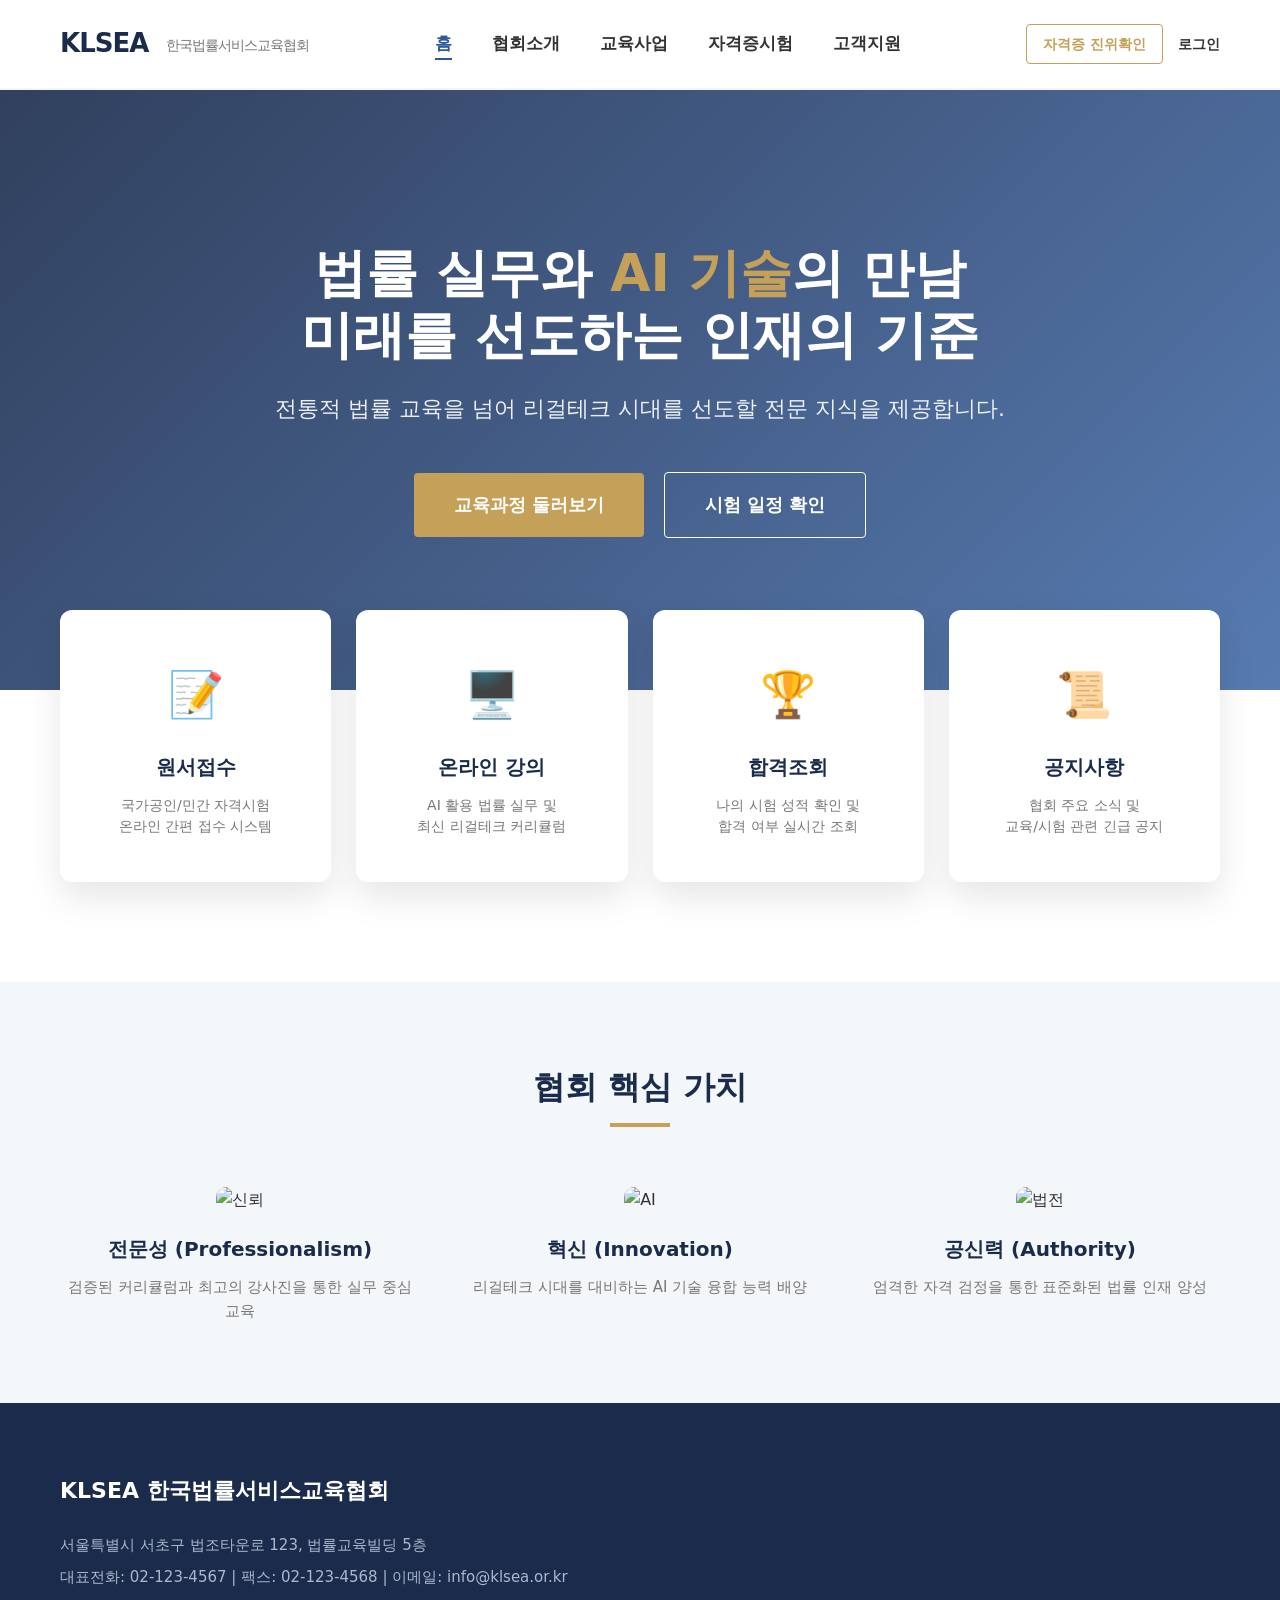
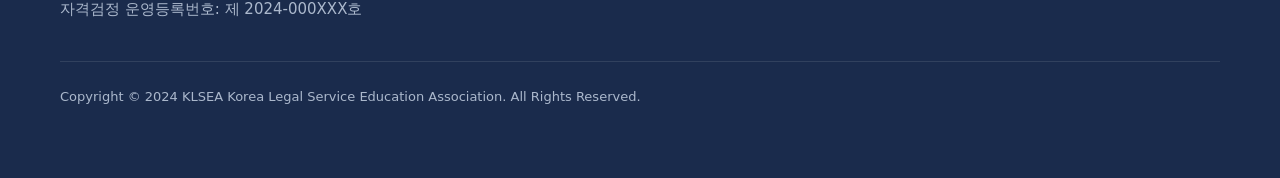
==== index.html @ 488dfa45 "Initial commit" ====
<!DOCTYPE html>
<html lang="ko">
<head>
    <meta charset="UTF-8">
    <meta name="viewport" content="width=device-width, initial-scale=1.0">
    <title>한국법률서비스교육협회 (KLSEA) | 공식 웹사이트</title>
    <!-- 폰트: 프리텐다드 적용 -->
    <link rel="stylesheet" as="style" crossorigin href="https://cdn.jsdelivr.net/gh/orioncactus/pretendard@v1.3.8/dist/web/static/pretendard.css" />
    
    <style>
        /* [디자인 시스템] */
        :root {
            --primary: #1A2B4C;   /* Deep Navy: 신뢰, 권위 */
            --secondary: #2D5A9E; /* Royal Blue: 전문성 */
            --accent: #C5A059;    /* Muted Gold: 가치, 인증 */
            --white: #FFFFFF;
            --light-bg: #F4F7F9;
            --text-main: #333333;
            --text-muted: #777777;
        }

        /* [기본 설정] */
        * { margin: 0; padding: 0; box-sizing: border-box; }
        body { 
            font-family: 'Pretendard', -apple-system, BlinkMacSystemFont, system-ui, sans-serif; 
            line-height: 1.6; 
            color: var(--text-main); 
            background: var(--white); 
        }
        a { text-decoration: none; color: inherit; transition: 0.3s; }
        ul { list-style: none; }
        .container { max-width: 1200px; margin: 0 auto; padding: 0 20px; }
        .gold { color: var(--accent) !important; font-weight: 700; }

        /* [Header: 네비게이션] */
        .header { 
            height: 90px; 
            display: flex; 
            align-items: center; 
            background: var(--white); 
            border-bottom: 2px solid var(--light-bg);
            position: sticky; 
            top: 0; 
            z-index: 1000;
        }
        .header .container { 
            width: 100%; 
            display: flex; 
            justify-content: space-between; 
            align-items: center; 
        }
        .logo { font-size: 26px; font-weight: 800; color: var(--primary); letter-spacing: -1px; }
        .logo span { font-size: 14px; font-weight: 400; color: var(--text-muted); margin-left: 10px; vertical-align: middle; }

        .gnb ul { display: flex; gap: 40px; }
        .gnb a { font-size: 17px; font-weight: 600; }
        .gnb a:hover { color: var(--secondary); }
        .gnb a.active { color: var(--secondary); border-bottom: 2px solid var(--secondary); padding-bottom: 5px; }

        .util-menu { display: flex; align-items: center; gap: 15px; }
        .btn-verify { 
            padding: 8px 16px; 
            border: 1.5px solid var(--accent); 
            border-radius: 4px; 
            color: var(--accent); 
            font-size: 14px; 
            font-weight: 700; 
        }
        .btn-verify:hover { background: var(--accent); color: white; }

        /* [Hero: 메인 비주얼] */
        .hero { 
            height: 600px; 
            background: linear-gradient(135deg, rgba(26, 43, 76, 0.9) 0%, rgba(45, 90, 158, 0.8) 100%),
                        url('https://images.unsplash.com/photo-1589829545856-d10d557cf95f?auto=format&fit=crop&q=80&w=1920');
            background-size: cover;
            background-position: center;
            display: flex;
            align-items: center;
            color: var(--white);
            text-align: center;
        }
        .hero-content { width: 100%; }
        .hero h2 { font-size: 52px; font-weight: 800; margin-bottom: 25px; line-height: 1.2; }
        .hero p { font-size: 22px; font-weight: 300; margin-bottom: 45px; opacity: 0.9; }
        
        .hero-btns .btn { 
            padding: 18px 40px; 
            border-radius: 4px; 
            font-size: 18px; 
            font-weight: 600; 
            display: inline-block;
        }
        .btn-main { background: var(--accent); color: white; margin-right: 15px; }
        .btn-main:hover { background: #b08d4a; transform: translateY(-3px); }
        .btn-sub { border: 1.5px solid white; color: white; }
        .btn-sub:hover { background: white; color: var(--primary); }

        /* [Quick Menu: 4가지 핵심 링크] */
        .quick-section { margin-top: -80px; margin-bottom: 100px; position: relative; z-index: 10; }
        .quick-grid { display: grid; grid-template-columns: repeat(4, 1fr); gap: 25px; }
        .quick-card { 
            background: var(--white); 
            padding: 45px 25px; 
            text-align: center; 
            border-radius: 12px; 
            box-shadow: 0 15px 35px rgba(0,0,0,0.1);
            transition: 0.4s;
            border-top: 4px solid transparent;
            display: block; /* 클릭 가능하도록 설정 */
        }
        .quick-card:hover { transform: translateY(-15px); border-top-color: var(--accent); }
        .quick-card .icon { font-size: 45px; margin-bottom: 20px; display: block; }
        .quick-card h3 { font-size: 20px; color: var(--primary); margin-bottom: 12px; }
        .quick-card p { font-size: 14px; color: var(--text-muted); line-height: 1.5; }

        /* [Information: 공지사항 요약] */
        .info-section { padding: 80px 0; background: var(--light-bg); }
        .section-title { text-align: center; margin-bottom: 60px; }
        .section-title h2 { font-size: 32px; color: var(--primary); margin-bottom: 10px; }
        .section-title .bar { width: 60px; height: 4px; background: var(--accent); margin: 0 auto; }

        /* [Footer: 하단 정보] */
        .footer { background: var(--primary); color: #abb8cc; padding: 70px 0; font-size: 15px; }
        .footer-logo { font-size: 22px; font-weight: 700; color: white; margin-bottom: 25px; display: block; }
        .footer-address p { margin-bottom: 8px; }
        .copyright { margin-top: 40px; padding-top: 25px; border-top: 1px solid rgba(255,255,255,0.1); font-size: 13px; }

        /* 반응형 대응 */
        @media (max-width: 1024px) {
            .quick-grid { grid-template-columns: repeat(2, 1fr); }
            .hero h2 { font-size: 38px; }
        }
        @media (max-width: 768px) {
            .gnb, .util-menu { display: none; } /* 모바일용 메뉴는 추후 구현 가능 */
            .quick-grid { grid-template-columns: 1fr; }
            .hero h2 { font-size: 30px; }
            .hero p { font-size: 18px; }
        }
    </style>
</head>
<body>

    <!-- Header Section -->
    <header class="header">
        <div class="container">
            <h1 class="logo"><a href="index.html">KLSEA <span>한국법률서비스교육협회</span></a></h1>
            <nav class="gnb">
                <ul>
                    <li><a href="index.html" class="active">홈</a></li>
                    <li><a href="about.html">협회소개</a></li>
                    <li><a href="education.html">교육사업</a></li>
                    <li><a href="certification.html">자격증시험</a></li>
                    <li><a href="community.html">고객지원</a></li>
                </ul>
            </nav>
            <div class="util-menu">
                <a href="certification.html" class="btn-verify">자격증 진위확인</a>
                <a href="#" style="font-weight: 600; font-size: 14px;">로그인</a>
            </div>
        </div>
    </header>

    <!-- Hero Section -->
    <section class="hero">
        <div class="container hero-content">
            <h2>법률 실무와 <span class="gold">AI 기술</span>의 만남<br>미래를 선도하는 인재의 기준</h2>
            <p>전통적 법률 교육을 넘어 리걸테크 시대를 선도할 전문 지식을 제공합니다.</p>
            <div class="hero-btns">
                <a href="education.html" class="btn btn-main">교육과정 둘러보기</a>
                <a href="certification.html" class="btn btn-sub">시험 일정 확인</a>
            </div>
        </div>
    </section>

    <!-- Quick Menu Section: 모든 링크 연결 완료 -->
    <div class="container quick-section">
        <div class="quick-grid">
            <!-- 1. 원서접수 -> 자격증시험 페이지로 -->
            <a href="certification.html" class="quick-card">
                <span class="icon">📝</span>
                <h3>원서접수</h3>
                <p>국가공인/민간 자격시험<br>온라인 간편 접수 시스템</p>
            </a>
            <!-- 2. 온라인 강의 -> 교육사업 페이지로 -->
            <a href="education.html" class="quick-card">
                <span class="icon">🖥️</span>
                <h3>온라인 강의</h3>
                <p>AI 활용 법률 실무 및<br>최신 리걸테크 커리큘럼</p>
            </a>
            <!-- 3. 합격조회 -> 자격증시험 페이지 하단으로 -->
            <a href="certification.html" class="quick-card">
                <span class="icon">🏆</span>
                <h3>합격조회</h3>
                <p>나의 시험 성적 확인 및<br>합격 여부 실시간 조회</p>
            </a>
            <!-- 4. 공지사항 -> 고객지원 페이지로 -->
            <a href="community.html" class="quick-card">
                <span class="icon">📜</span>
                <h3>공지사항</h3>
                <p>협회 주요 소식 및<br>교육/시험 관련 긴급 공지</p>
            </a>
        </div>
    </div>

    <!-- Info Section -->
    <section class="info-section">
        <div class="container">
            <div class="section-title">
                <h2>협회 핵심 가치</h2>
                <div class="bar"></div>
            </div>
            <div style="display: grid; grid-template-columns: repeat(3, 1fr); gap: 40px; text-align: center;">
                <div>
                    <img src="https://images.unsplash.com/photo-1505664194779-8beaceb93744?auto=format&fit=crop&q=80&w=400" style="width:100%; border-radius:10px; margin-bottom:20px;" alt="신뢰">
                    <h4 style="color:var(--primary); font-size:20px; margin-bottom:10px;">전문성 (Professionalism)</h4>
                    <p style="color:var(--text-muted); font-size:15px;">검증된 커리큘럼과 최고의 강사진을 통한 실무 중심 교육</p>
                </div>
                <div>
                    <img src="https://images.unsplash.com/photo-1451187580459-43490279c0fa?auto=format&fit=crop&q=80&w=400" style="width:100%; border-radius:10px; margin-bottom:20px;" alt="AI">
                    <h4 style="color:var(--primary); font-size:20px; margin-bottom:10px;">혁신 (Innovation)</h4>
                    <p style="color:var(--text-muted); font-size:15px;">리걸테크 시대를 대비하는 AI 기술 융합 능력 배양</p>
                </div>
                <div>
                    <img src="https://images.unsplash.com/photo-1589994160839-163cd2b5cfdf?auto=format&fit=crop&q=80&w=400" style="width:100%; border-radius:10px; margin-bottom:20px;" alt="법전">
                    <h4 style="color:var(--primary); font-size:20px; margin-bottom:10px;">공신력 (Authority)</h4>
                    <p style="color:var(--text-muted); font-size:15px;">엄격한 자격 검정을 통한 표준화된 법률 인재 양성</p>
                </div>
            </div>
        </div>
    </section>

    <!-- Footer Section -->
    <footer class="footer">
        <div class="container">
            <span class="footer-logo">KLSEA 한국법률서비스교육협회</span>
            <div class="footer-address">
                <p>서울특별시 서초구 법조타운로 123, 법률교육빌딩 5층</p>
                <p>대표전화: 02-123-4567 | 팩스: 02-123-4568 | 이메일: info@klsea.or.kr</p>
                <p>자격검정 운영등록번호: 제 2024-000XXX호</p>
            </div>
            <div class="copyright">
                Copyright © 2024 KLSEA Korea Legal Service Education Association. All Rights Reserved.
            </div>
        </div>
    </footer>

</body>
</html>
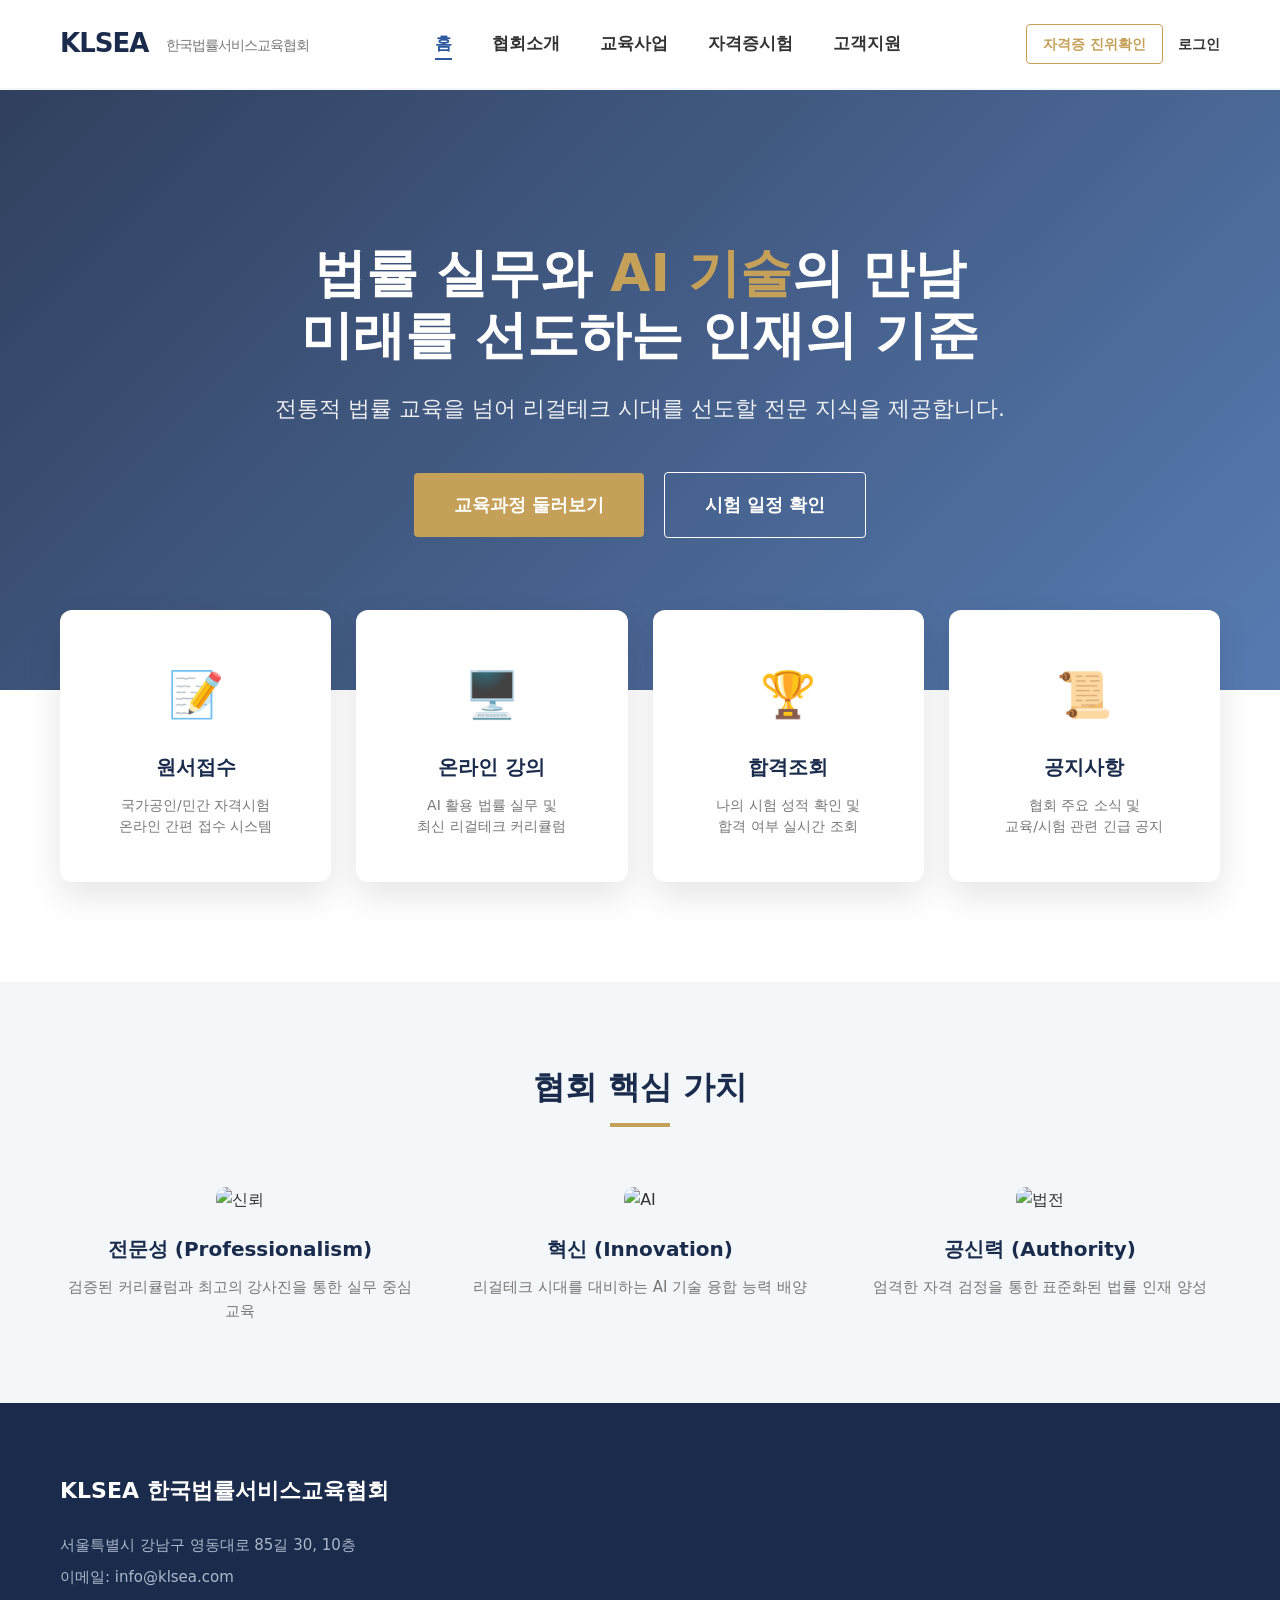
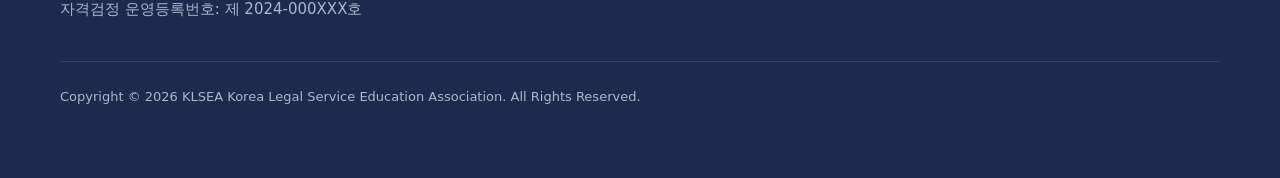
==== commit d42cbe4a: "index.html" ====
--- a/index.html
+++ b/index.html
@@ -222,7 +222,8 @@
                     <p style="color:var(--text-muted); font-size:15px;">리걸테크 시대를 대비하는 AI 기술 융합 능력 배양</p>
                 </div>
                 <div>
-                    <img src="https://images.unsplash.com/photo-1589994160839-163cd2b5cfdf?auto=format&fit=crop&q=80&w=400" style="width:100%; border-radius:10px; margin-bottom:20px;" alt="법전">
+                    <img src="https://images.unsplash.com/photo-1479142506502-19b3da3e4242
+?auto=format&fit=crop&q=80&w=400" style="width:100%; border-radius:10px; margin-bottom:20px;" alt="법전">
                     <h4 style="color:var(--primary); font-size:20px; margin-bottom:10px;">공신력 (Authority)</h4>
                     <p style="color:var(--text-muted); font-size:15px;">엄격한 자격 검정을 통한 표준화된 법률 인재 양성</p>
                 </div>
@@ -235,15 +236,15 @@
         <div class="container">
             <span class="footer-logo">KLSEA 한국법률서비스교육협회</span>
             <div class="footer-address">
-                <p>서울특별시 서초구 법조타운로 123, 법률교육빌딩 5층</p>
-                <p>대표전화: 02-123-4567 | 팩스: 02-123-4568 | 이메일: info@klsea.or.kr</p>
+                <p>서울특별시 강남구 영동대로 85길 30, 10층</p>
+                <p>이메일: info@klsea.com</p>
                 <p>자격검정 운영등록번호: 제 2024-000XXX호</p>
             </div>
             <div class="copyright">
-                Copyright © 2024 KLSEA Korea Legal Service Education Association. All Rights Reserved.
+                Copyright © 2026 KLSEA Korea Legal Service Education Association. All Rights Reserved.
             </div>
         </div>
     </footer>
 
 </body>
-</html>+</html>
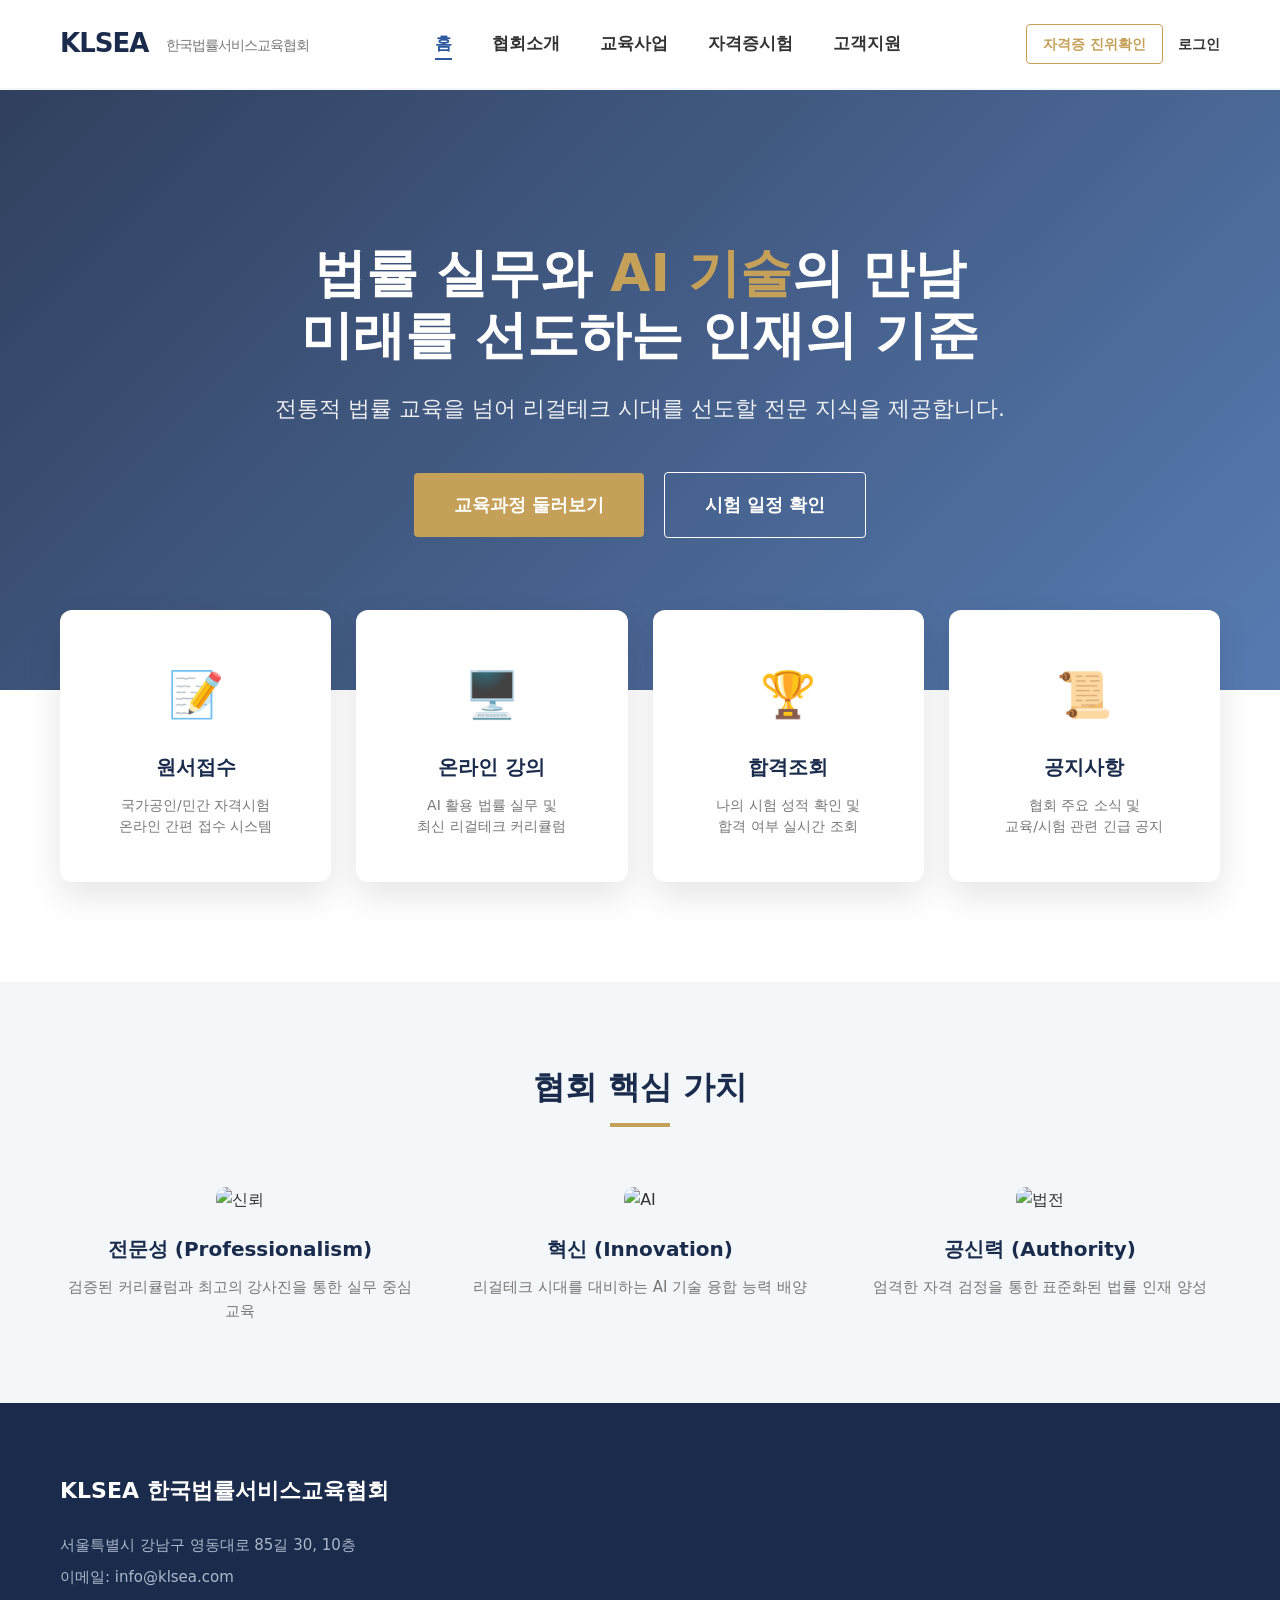
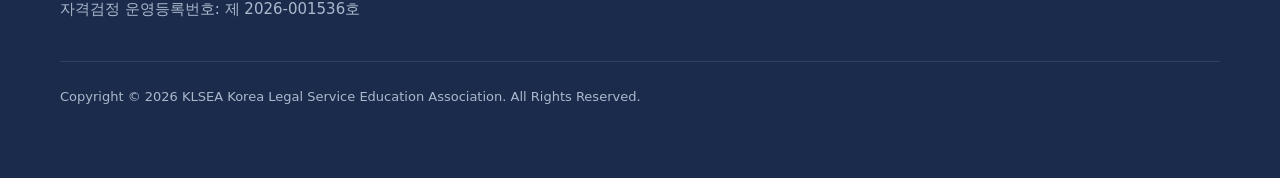
==== commit d24999b3: "index.html" ====
--- a/index.html
+++ b/index.html
@@ -222,8 +222,7 @@
                     <p style="color:var(--text-muted); font-size:15px;">리걸테크 시대를 대비하는 AI 기술 융합 능력 배양</p>
                 </div>
                 <div>
-                    <img src="https://images.unsplash.com/photo-1479142506502-19b3da3e4242
-?auto=format&fit=crop&q=80&w=400" style="width:100%; border-radius:10px; margin-bottom:20px;" alt="법전">
+                    <img src="https://images.unsplash.com/photo-1479142506502-19b3da3e4242?auto=format&fit=crop&q=80&w=400" style="width:100%; border-radius:10px; margin-bottom:20px;" alt="법전">
                     <h4 style="color:var(--primary); font-size:20px; margin-bottom:10px;">공신력 (Authority)</h4>
                     <p style="color:var(--text-muted); font-size:15px;">엄격한 자격 검정을 통한 표준화된 법률 인재 양성</p>
                 </div>
@@ -238,7 +237,7 @@
             <div class="footer-address">
                 <p>서울특별시 강남구 영동대로 85길 30, 10층</p>
                 <p>이메일: info@klsea.com</p>
-                <p>자격검정 운영등록번호: 제 2024-000XXX호</p>
+                <p>자격검정 운영등록번호: 제 2026-001536호</p>
             </div>
             <div class="copyright">
                 Copyright © 2026 KLSEA Korea Legal Service Education Association. All Rights Reserved.
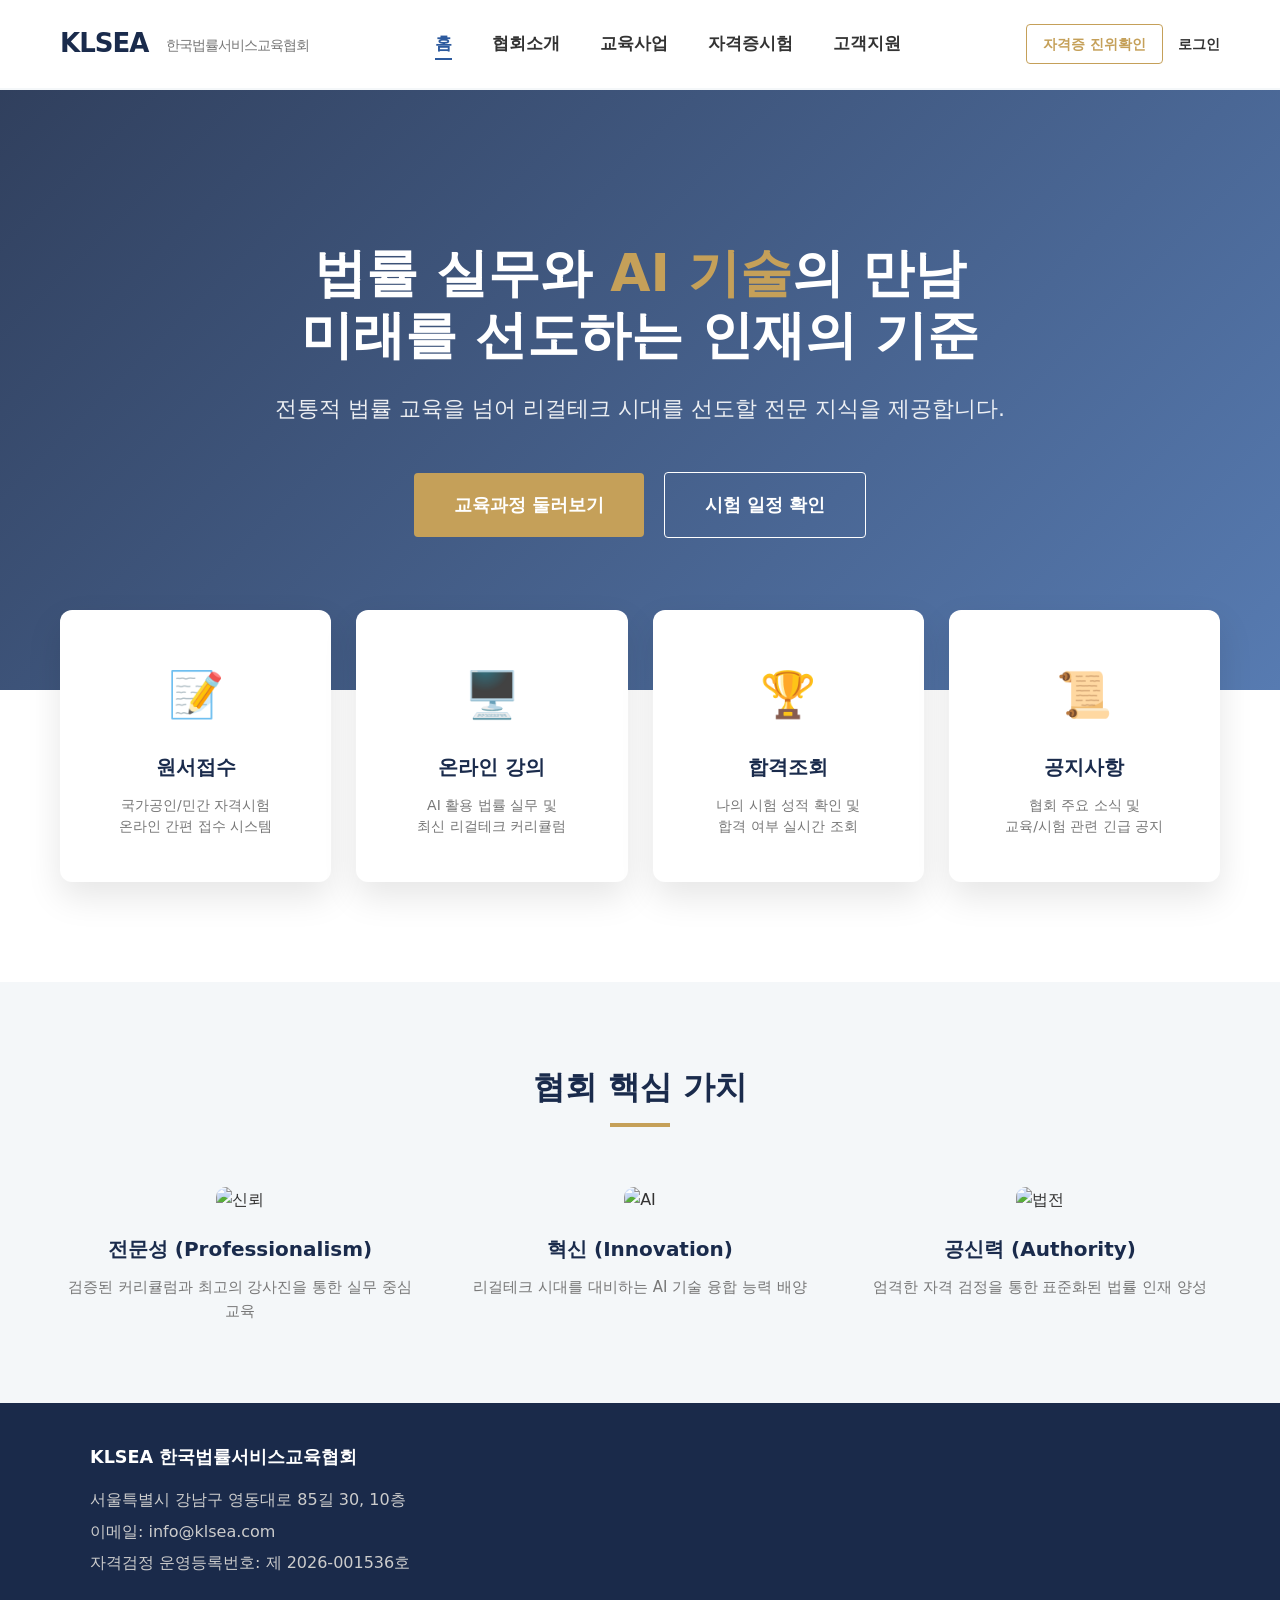
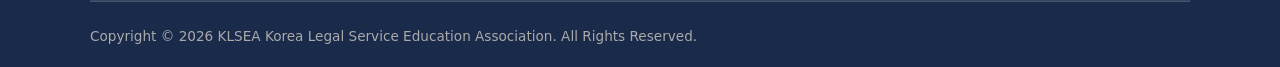
==== commit 964ee97e: "Add files via upload" ====
--- a/index.html
+++ b/index.html
@@ -222,7 +222,7 @@
                     <p style="color:var(--text-muted); font-size:15px;">리걸테크 시대를 대비하는 AI 기술 융합 능력 배양</p>
                 </div>
                 <div>
-                    <img src="https://images.unsplash.com/photo-1479142506502-19b3da3e4242?auto=format&fit=crop&q=80&w=400" style="width:100%; border-radius:10px; margin-bottom:20px;" alt="법전">
+                    <img src="https://images.unsplash.com/photo-1589994160839-163cd2b5cfdf?auto=format&fit=crop&q=80&w=400" style="width:100%; border-radius:10px; margin-bottom:20px;" alt="법전">
                     <h4 style="color:var(--primary); font-size:20px; margin-bottom:10px;">공신력 (Authority)</h4>
                     <p style="color:var(--text-muted); font-size:15px;">엄격한 자격 검정을 통한 표준화된 법률 인재 양성</p>
                 </div>
@@ -231,19 +231,14 @@
     </section>
 
     <!-- Footer Section -->
-    <footer class="footer">
-        <div class="container">
-            <span class="footer-logo">KLSEA 한국법률서비스교육협회</span>
-            <div class="footer-address">
-                <p>서울특별시 강남구 영동대로 85길 30, 10층</p>
-                <p>이메일: info@klsea.com</p>
-                <p>자격검정 운영등록번호: 제 2026-001536호</p>
-            </div>
-            <div class="copyright">
-                Copyright © 2026 KLSEA Korea Legal Service Education Association. All Rights Reserved.
-            </div>
-        </div>
-    </footer>
+   <div id="footer-placeholder"></div>
+    <script>
+    fetch('/footer.html')
+        .then(res => res.text())
+        .then(html => {
+        document.getElementById('footer-placeholder').innerHTML = html;
+        });
+    </script>
 
 </body>
-</html>
+</html>
